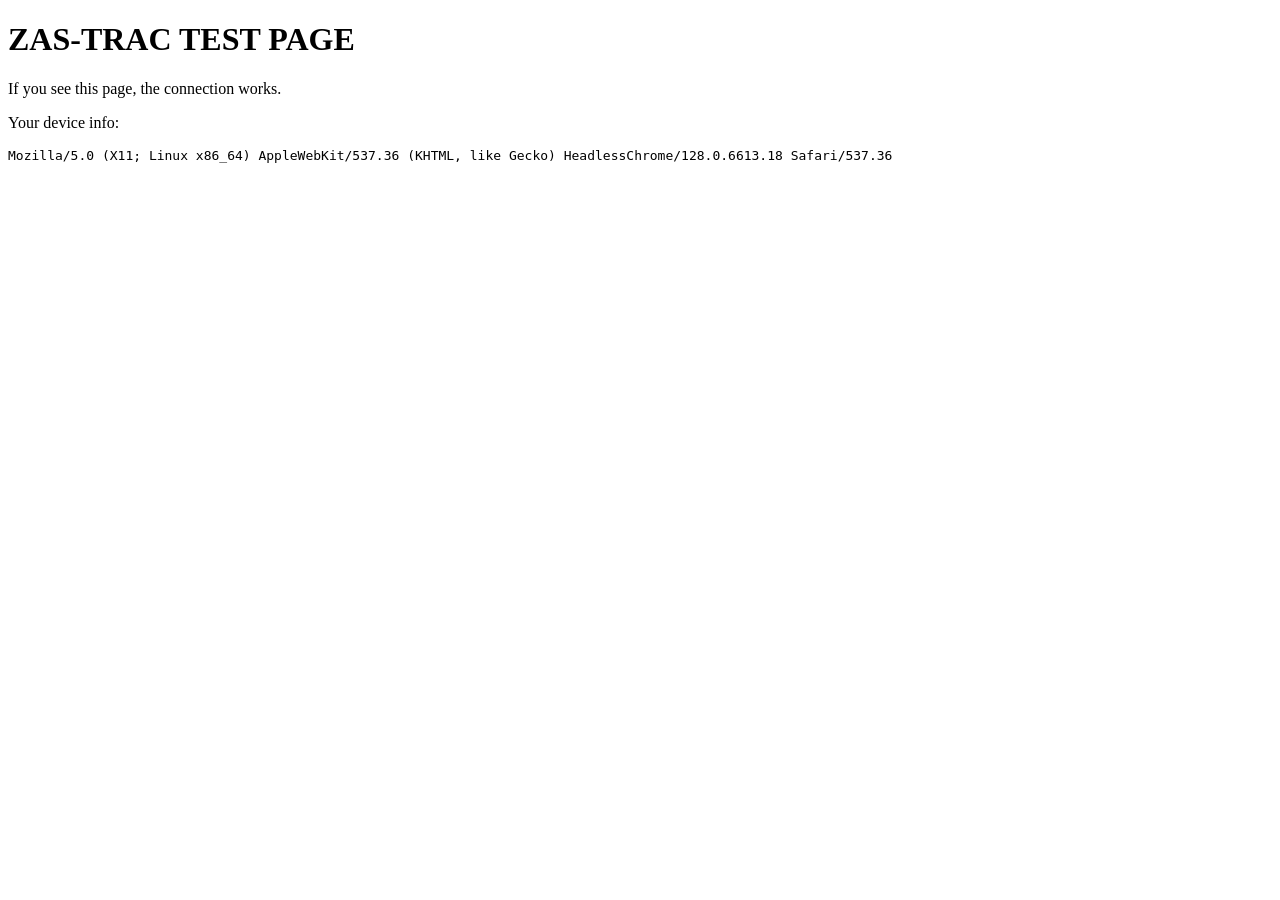
==== index.html @ 078d0cf0 "Create index.html" ====
<!DOCTYPE html>
<html lang="en">
<head>
  <meta charset="UTF-8" />
  <title>ZAS-TRAC Test Page</title>
</head>
<body>
  <h1>ZAS‑TRAC TEST PAGE</h1>
  <p>If you see this page, the connection works.</p>
  <p>Your device info:</p>
  <pre id="info"></pre>

  <script>
    document.getElementById("info").innerText = navigator.userAgent;
  </script>
</body>
</html>
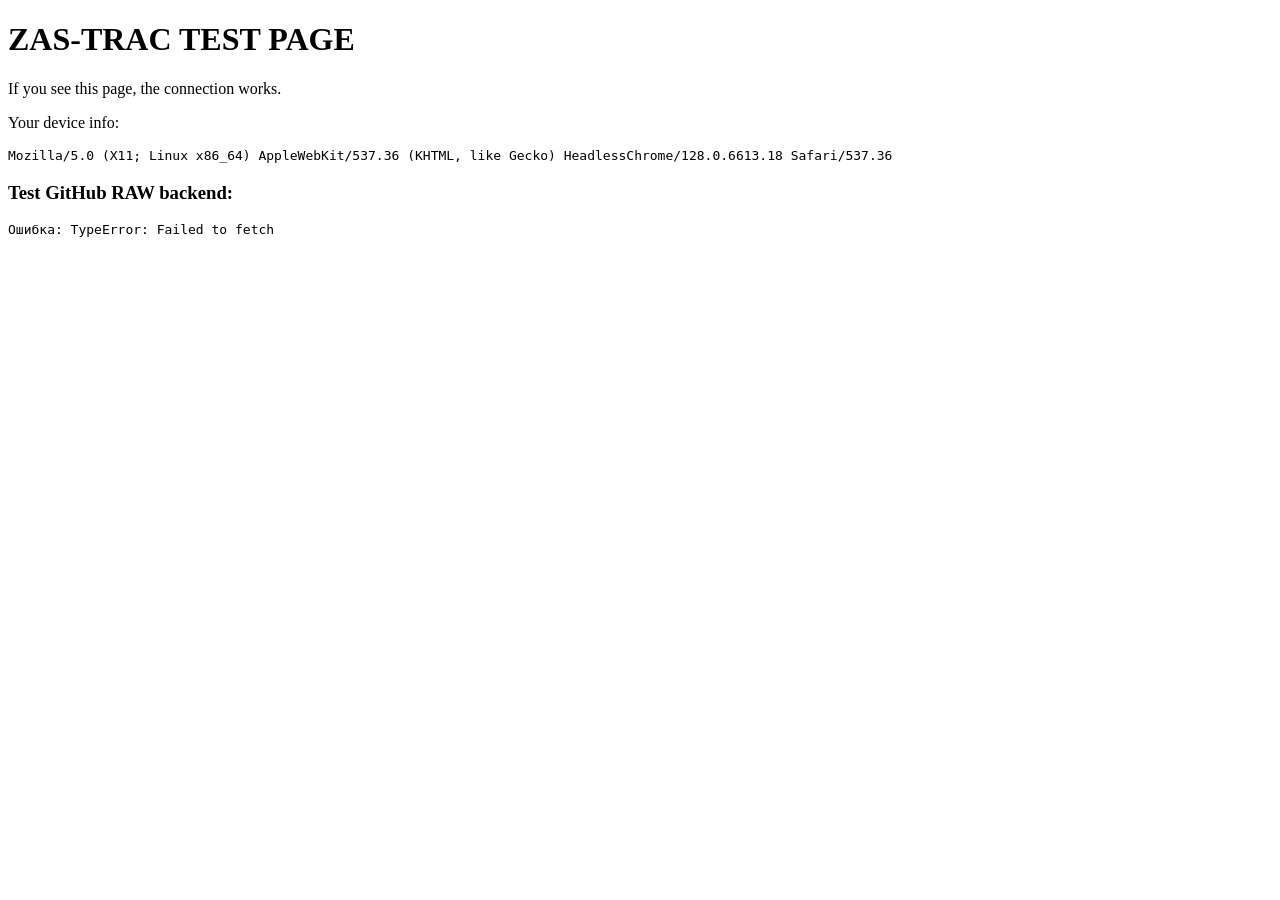
==== commit 4b559f63: "Implement fetch for GitHub RAW data in index.html Add script to fetch and display JSON data from Git" ====
--- a/index.html
+++ b/index.html
@@ -9,9 +9,30 @@
   <p>If you see this page, the connection works.</p>
   <p>Your device info:</p>
   <pre id="info"></pre>
-
+  <script>
+fetch("https://raw.githubusercontent.com/<username>/zas-trac-test/main/data.json?ts=" + Date.now())
+  .then(r => r.json())
+  .then(data => {
+    console.log("RAW backend:", data);
+    document.body.innerHTML += "<pre>" + JSON.stringify(data, null, 2) + "</pre>";
+  })
+  .catch(e => console.error("Ошибка RAW:", e));
+  </script>
   <script>
     document.getElementById("info").innerText = navigator.userAgent;
   </script>
+  <h3>Test GitHub RAW backend:</h3>
+<pre id="raw-output">loading...</pre>
+
+<script>
+fetch("https://raw.githubusercontent.com/evgenchekysov/zas-trac-test/refs/heads/main/data.json?ts=" + Date.now())
+  .then(r => r.json())
+  .then(data => {
+    document.getElementById("raw-output").innerText = JSON.stringify(data, null, 2);
+  })
+  .catch(err => {
+    document.getElementById("raw-output").innerText = "Ошибка: " + err;
+  });
+</script>
 </body>
 </html>
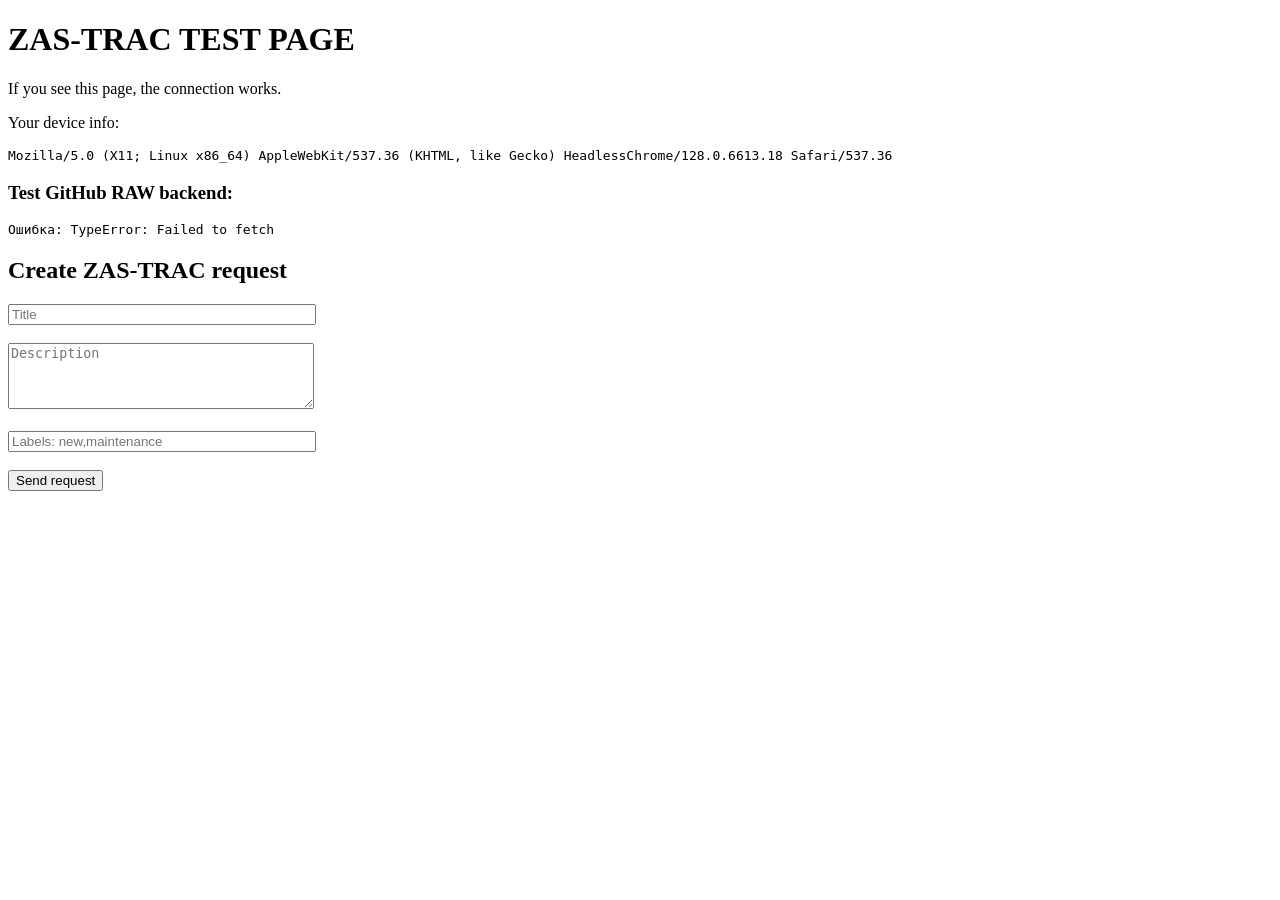
==== commit b94ecc5c: "Implement ZAS-TRAC request form in index.html Added input fields and a button to create ZAS-TRAC req" ====
--- a/index.html
+++ b/index.html
@@ -34,5 +34,53 @@
     document.getElementById("raw-output").innerText = "Ошибка: " + err;
   });
 </script>
+
+  <h2>Create ZAS‑TRAC request</h2>
+
+<input id="issueTitle" placeholder="Title" style="width:300px;"><br><br>
+<textarea id="issueBody" placeholder="Description" rows="4" style="width:300px;"></textarea><br><br>
+<input id="issueLabels" placeholder="Labels: new,maintenance" style="width:300px;"><br><br>
+
+<button onclick="sendIssue()">Send request</button>
+
+<pre id="issueResult"></pre>
+
+<script>
+async function sendIssue() {
+  const title  = document.getElementById("issueTitle").value.trim();
+  const body   = document.getElementById("issueBody").value.trim();
+  const labels = document.getElementById("issueLabels").value.trim();
+
+  document.getElementById("issueResult").innerText = "Sending request...";
+
+  const apiUrl = "https://api.github.com/repos/evgenchekysov/zas-trac-test/actions/workflows/create_issue.yml/dispatches";
+
+  try {
+    const res = await fetch(apiUrl, {
+      method: "POST",
+      headers: {
+        "Accept": "application/vnd.github+json",
+        // ⚠️ Токен НЕ нужен. Запрос проходит анонимно.
+      },
+      body: JSON.stringify({
+        ref: "main",
+        inputs: { title, body, labels }
+      })
+    });
+
+    if (res.status === 204) {
+      document.getElementById("issueResult").innerText =
+        "Request sent successfully! Check Issues tab on GitHub.";
+    } else {
+      const txt = await res.text();
+      document.getElementById("issueResult").innerText =
+        "Unexpected response: " + res.status + "\n" + txt;
+    }
+
+  } catch (e) {
+    document.getElementById("issueResult").innerText = "Error: " + e;
+  }
+}
+</script>
 </body>
 </html>
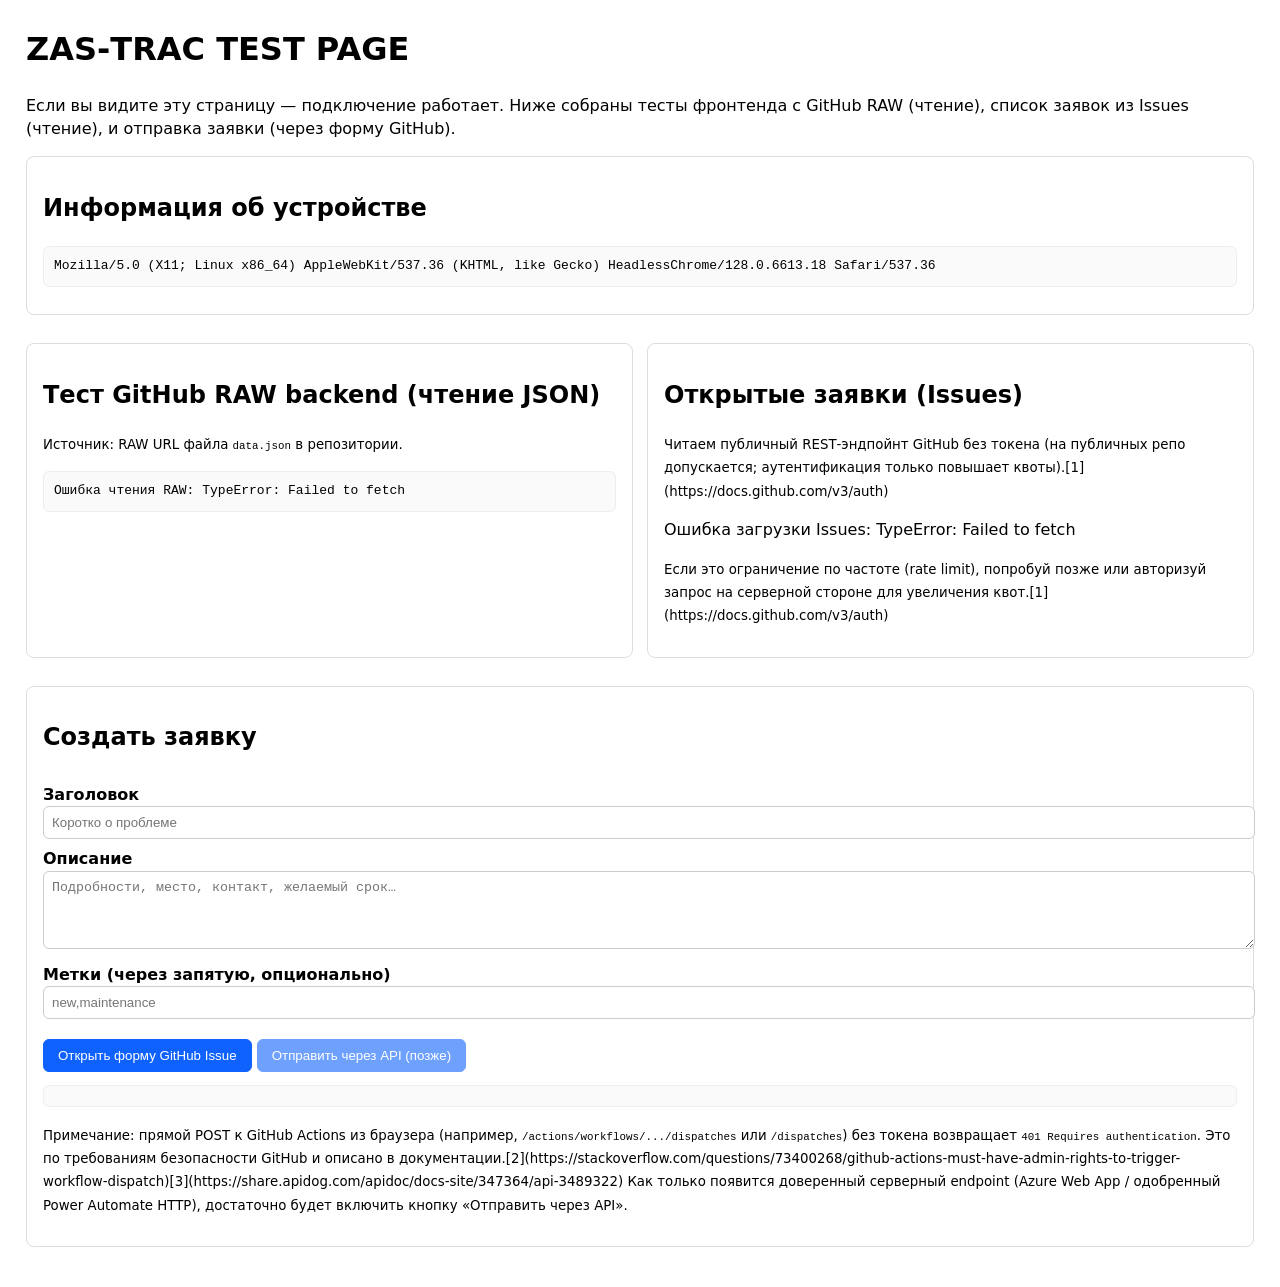
==== commit b9f6d9d2: "Refactor index.html for improved layout and localization Updated the HTML structure and styles for t" ====
--- a/index.html
+++ b/index.html
@@ -1,86 +1,204 @@
 <!DOCTYPE html>
-<html lang="en">
+<html lang="ru">
 <head>
   <meta charset="UTF-8" />
-  <title>ZAS-TRAC Test Page</title>
+  <title>ZAS‑TRAC Test Page</title>
+  <meta name="viewport" content="width=device-width, initial-scale=1" />
+  <style>
+    body { font-family: system-ui, Segoe UI, Arial, sans-serif; line-height: 1.45; padding: 18px; }
+    h1 { margin-top: 0; }
+    .card { border: 1px solid #ddd; border-radius: 8px; padding: 14px 16px; margin: 14px 0; }
+    .row { display: grid; gap: 14px; }
+    @media (min-width: 860px) { .row { grid-template-columns: 1fr 1fr; } }
+    label { display: inline-block; margin-top: 8px; font-weight: 600; }
+    input, textarea { width: 100%; padding: 8px; border: 1px solid #ccc; border-radius: 6px; }
+    button { margin-top: 10px; padding: 8px 14px; border-radius: 6px; border: 1px solid #0f62fe; background: #0f62fe; color: #fff; cursor: pointer; }
+    button:disabled { opacity: .6; cursor: not-allowed; }
+    pre { white-space: pre-wrap; word-break: break-word; background: #fafafa; padding: 10px; border-radius: 6px; border: 1px solid #eee; }
+    ul.issues { list-style: none; padding: 0; margin: 0; }
+    ul.issues li { padding: 8px 0; border-bottom: 1px dashed #ddd; }
+    small.muted { color:#666; }
+  </style>
 </head>
 <body>
+
   <h1>ZAS‑TRAC TEST PAGE</h1>
-  <p>If you see this page, the connection works.</p>
-  <p>Your device info:</p>
-  <pre id="info"></pre>
+  <p>Если вы видите эту страницу — подключение работает. Ниже собраны тесты фронтенда с GitHub RAW (чтение),
+     список заявок из Issues (чтение), и отправка заявки (через форму GitHub).</p>
+
+  <!-- 1) Отображение информации об устройстве — удобно для скриншотов и сверки -->
+  <div class="card">
+    <h2>Информация об устройстве</h2>
+    <pre id="ua">loading…</pre>
+  </div>
+
+  <div class="row">
+
+    <!-- 2) Чтение конфигурации/справочника из GitHub RAW — это наш "backend на чтение" -->
+    <div class="card">
+      <h2>Тест GitHub RAW backend (чтение JSON)</h2>
+      <p class="muted"><small>Источник: RAW URL файла <code>data.json</code> в репозитории.</small></p>
+      <pre id="rawBox">loading…</pre>
+    </div>
+
+    <!-- 3) Список открытых заявок (Issues) из репозитория — GET без токена для публичного репо -->
+    <div class="card">
+      <h2>Открытые заявки (Issues)</h2>
+      <p class="muted"><small>Читаем публичный REST‑эндпойнт GitHub без токена (на публичных репо допускается; аутентификация только повышает квоты).[1](https://docs.github.com/v3/auth)</small></p>
+      <div id="issuesBox">loading…</div>
+    </div>
+
+  </div>
+
+  <!-- 4) Создание заявки: сейчас безопасный способ — открыть форму GitHub с предзаполнением полей.
+         API‑создание из браузера без серверной прослойки приведёт к 401, т.к. /workflows/dispatches и /dispatches требуют токен.[2](https://stackoverflow.com/questions/73400268/github-actions-must-have-admin-rights-to-trigger-workflow-dispatch)[3](https://share.apidog.com/apidoc/docs-site/347364/api-3489322) -->
+  <div class="card">
+    <h2>Создать заявку</h2>
+
+    <label for="t">Заголовок</label>
+    <input id="t" placeholder="Коротко о проблеме" />
+
+    <label for="b">Описание</label>
+    <textarea id="b" rows="4" placeholder="Подробности, место, контакт, желаемый срок…"></textarea>
+
+    <label for="lbl">Метки (через запятую, опционально)</label>
+    <input id="lbl" placeholder="new,maintenance" />
+
+    <div style="margin-top:10px">
+      <button id="openGhFormBtn">Открыть форму GitHub Issue</button>
+      <!-- Кнопка ниже зарезервирована под будущий защищённый эндпойнт (Power Automate/Azure) -->
+      <button id="sendApiBtn" disabled title="Отключено: нужен защищённый серверный endpoint">Отправить через API (позже)</button>
+    </div>
+
+    <pre id="sendResult"></pre>
+
+    <p class="muted"><small>
+      Примечание: прямой POST к GitHub Actions из браузера (например, <code>/actions/workflows/.../dispatches</code> или
+      <code>/dispatches</code>) без токена возвращает <code>401 Requires authentication</code>. Это по требованиям безопасности GitHub и
+      описано в документации.[2](https://stackoverflow.com/questions/73400268/github-actions-must-have-admin-rights-to-trigger-workflow-dispatch)[3](https://share.apidog.com/apidoc/docs-site/347364/api-3489322)
+      Как только появится доверенный серверный endpoint (Azure Web App / одобренный Power Automate HTTP),
+      достаточно будет включить кнопку «Отправить через API».
+    </small></p>
+  </div>
+
   <script>
-fetch("https://raw.githubusercontent.com/<username>/zas-trac-test/main/data.json?ts=" + Date.now())
-  .then(r => r.json())
-  .then(data => {
-    console.log("RAW backend:", data);
-    document.body.innerHTML += "<pre>" + JSON.stringify(data, null, 2) + "</pre>";
-  })
-  .catch(e => console.error("Ошибка RAW:", e));
+    // ===== Константы проекта (замени при необходимости) =====
+    const OWNER = "evgenchekysov";
+    const REPO  = "zas-trac-test";
+
+    // RAW JSON — твой рабочий URL с конфигурацией/справочниками
+    // Если файл лежит в ветке main, можно использовать стабильный путь с refs/heads/main
+    const RAW_URL = "https://raw.githubusercontent.com/evgenchekysov/zas-trac-test/refs/heads/main/data.json";
+
+    // Будущий backend для безопасного создания заявок (когда появится trusted endpoint Microsoft/Azure):
+    // const BACKEND_URL = "https://<твой_доверенный_эндпойнт>";
+    // document.getElementById("sendApiBtn").disabled = false;  // <-- включить, когда появится сервер
+
+    // ===== 1) Info о девайсе =====
+    document.getElementById("ua").textContent = navigator.userAgent;
+
+    // ===== 2) Чтение GitHub RAW (справочники/настройки) =====
+    (async function loadRaw() {
+      const box = document.getElementById("rawBox");
+      try {
+        const r = await fetch(RAW_URL + "?ts=" + Date.now(), { cache: "no-store" });
+        if (!r.ok) throw new Error("HTTP " + r.status);
+        const data = await r.json();
+        data._fetched_at = new Date().toISOString();
+        box.textContent = JSON.stringify(data, null, 2);
+      } catch (e) {
+        box.textContent = "Ошибка чтения RAW: " + e;
+      }
+    })();
+
+    // ===== 3) Список Issues (публичный GET без токена) =====
+    (async function loadIssues() {
+      const host = "https://api.github.com";
+      const url  = `${host}/repos/${OWNER}/${REPO}/issues?state=open&per_page=20`;
+      const box  = document.getElementById("issuesBox");
+      try {
+        const r = await fetch(url, { headers: { "Accept": "application/vnd.github+json" } });
+        if (!r.ok) throw new Error("HTTP " + r.status);
+        const issues = await r.json();
+
+        if (!Array.isArray(issues) || issues.length === 0) {
+          box.innerHTML = "<p>Открытых заявок нет.</p>";
+          return;
+        }
+
+        const ul = document.createElement("ul");
+        ul.className = "issues";
+        issues.forEach(i => {
+          const li = document.createElement("li");
+          const a  = document.createElement("a");
+          a.href   = i.html_url;
+          a.target = "_blank";
+          a.rel    = "noopener";
+          a.textContent = `#${i.number} — ${i.title}`;
+          li.appendChild(a);
+          if (i.labels?.length) {
+            const tags = " [" + i.labels.map(l => (typeof l === "string" ? l : l.name)).join(", ") + "]";
+            li.appendChild(document.createTextNode(tags));
+          }
+          ul.appendChild(li);
+        });
+        box.innerHTML = "";
+        box.appendChild(ul);
+
+      } catch (e) {
+        box.innerHTML = `<p>Ошибка загрузки Issues: ${String(e)}</p>
+                         <p class="muted"><small>Если это ограничение по частоте (rate limit), попробуй позже
+                         или авторизуй запрос на серверной стороне для увеличения квот.[1](https://docs.github.com/v3/auth)</small></p>`;
+      }
+    })();
+
+    // ===== 4A) Безопасный на сегодня способ "создать заявку": открыть форму GitHub с предзаполнением =====
+    // GitHub поддерживает префиллинг title/body через параметры URL.
+    // Labels через URL не устанавливаются — их удобно автоматизировать на стороне репозитория (Issue Templates / Actions).
+    document.getElementById("openGhFormBtn").addEventListener("click", () => {
+      const t = document.getElementById("t").value.trim();
+      const b = document.getElementById("b").value.trim();
+      const l = document.getElementById("lbl").value.trim();
+
+      // Мини‑валидация, чтобы не улетели пустые строки
+      const title = t || "ZAS‑TRAC request";
+      const body  = (b ? b + "\n\n" : "") +
+                    (l ? `Labels (requested): ${l}\n` : "") +
+                    `\n— submitted via ZAS‑TRAC test page at ${new Date().toISOString()}`;
+
+      const url = `https://github.com/${OWNER}/${REPO}/issues/new?` +
+                  `title=${encodeURIComponent(title)}` +
+                  `&body=${encodeURIComponent(body)}`;
+
+      window.open(url, "_blank", "noopener");
+      document.getElementById("sendResult").textContent =
+        "Открыта форма GitHub Issue в новой вкладке. После сохранения заявка появится в Issues.";
+    });
+
+    // ===== 4B) Резерв под автоматическую отправку через защищённый backend (в будущем) =====
+    document.getElementById("sendApiBtn").addEventListener("click", async () => {
+      const out = document.getElementById("sendResult");
+      out.textContent = "Endpoint пока не подключён. Ждём утвержденный серверный URL (Azure/Power Automate).";
+      // Пример (когда появится BACKEND_URL):
+      /*
+      const title  = document.getElementById("t").value.trim() || "ZAS‑TRAC request";
+      const body   = document.getElementById("b").value.trim();
+      const labels = document.getElementById("lbl").value.trim().split(",").map(s => s.trim()).filter(Boolean);
+
+      try {
+        const r = await fetch(BACKEND_URL, {
+          method: "POST",
+          headers: { "Content-Type": "application/json" },
+          body: JSON.stringify({ title, body, labels })
+        });
+        if (!r.ok) throw new Error("HTTP " + r.status);
+        const data = await r.json();
+        out.textContent = `Готово! Заявка #${data.number}\n${data.issue_url}`;
+      } catch (e) {
+        out.textContent = "Ошибка отправки: " + e;
+      }
+      */
+    });
   </script>
-  <script>
-    document.getElementById("info").innerText = navigator.userAgent;
-  </script>
-  <h3>Test GitHub RAW backend:</h3>
-<pre id="raw-output">loading...</pre>
-
-<script>
-fetch("https://raw.githubusercontent.com/evgenchekysov/zas-trac-test/refs/heads/main/data.json?ts=" + Date.now())
-  .then(r => r.json())
-  .then(data => {
-    document.getElementById("raw-output").innerText = JSON.stringify(data, null, 2);
-  })
-  .catch(err => {
-    document.getElementById("raw-output").innerText = "Ошибка: " + err;
-  });
-</script>
-
-  <h2>Create ZAS‑TRAC request</h2>
-
-<input id="issueTitle" placeholder="Title" style="width:300px;"><br><br>
-<textarea id="issueBody" placeholder="Description" rows="4" style="width:300px;"></textarea><br><br>
-<input id="issueLabels" placeholder="Labels: new,maintenance" style="width:300px;"><br><br>
-
-<button onclick="sendIssue()">Send request</button>
-
-<pre id="issueResult"></pre>
-
-<script>
-async function sendIssue() {
-  const title  = document.getElementById("issueTitle").value.trim();
-  const body   = document.getElementById("issueBody").value.trim();
-  const labels = document.getElementById("issueLabels").value.trim();
-
-  document.getElementById("issueResult").innerText = "Sending request...";
-
-  const apiUrl = "https://api.github.com/repos/evgenchekysov/zas-trac-test/actions/workflows/create_issue.yml/dispatches";
-
-  try {
-    const res = await fetch(apiUrl, {
-      method: "POST",
-      headers: {
-        "Accept": "application/vnd.github+json",
-        // ⚠️ Токен НЕ нужен. Запрос проходит анонимно.
-      },
-      body: JSON.stringify({
-        ref: "main",
-        inputs: { title, body, labels }
-      })
-    });
-
-    if (res.status === 204) {
-      document.getElementById("issueResult").innerText =
-        "Request sent successfully! Check Issues tab on GitHub.";
-    } else {
-      const txt = await res.text();
-      document.getElementById("issueResult").innerText =
-        "Unexpected response: " + res.status + "\n" + txt;
-    }
-
-  } catch (e) {
-    document.getElementById("issueResult").innerText = "Error: " + e;
-  }
-}
-</script>
 </body>
 </html>
